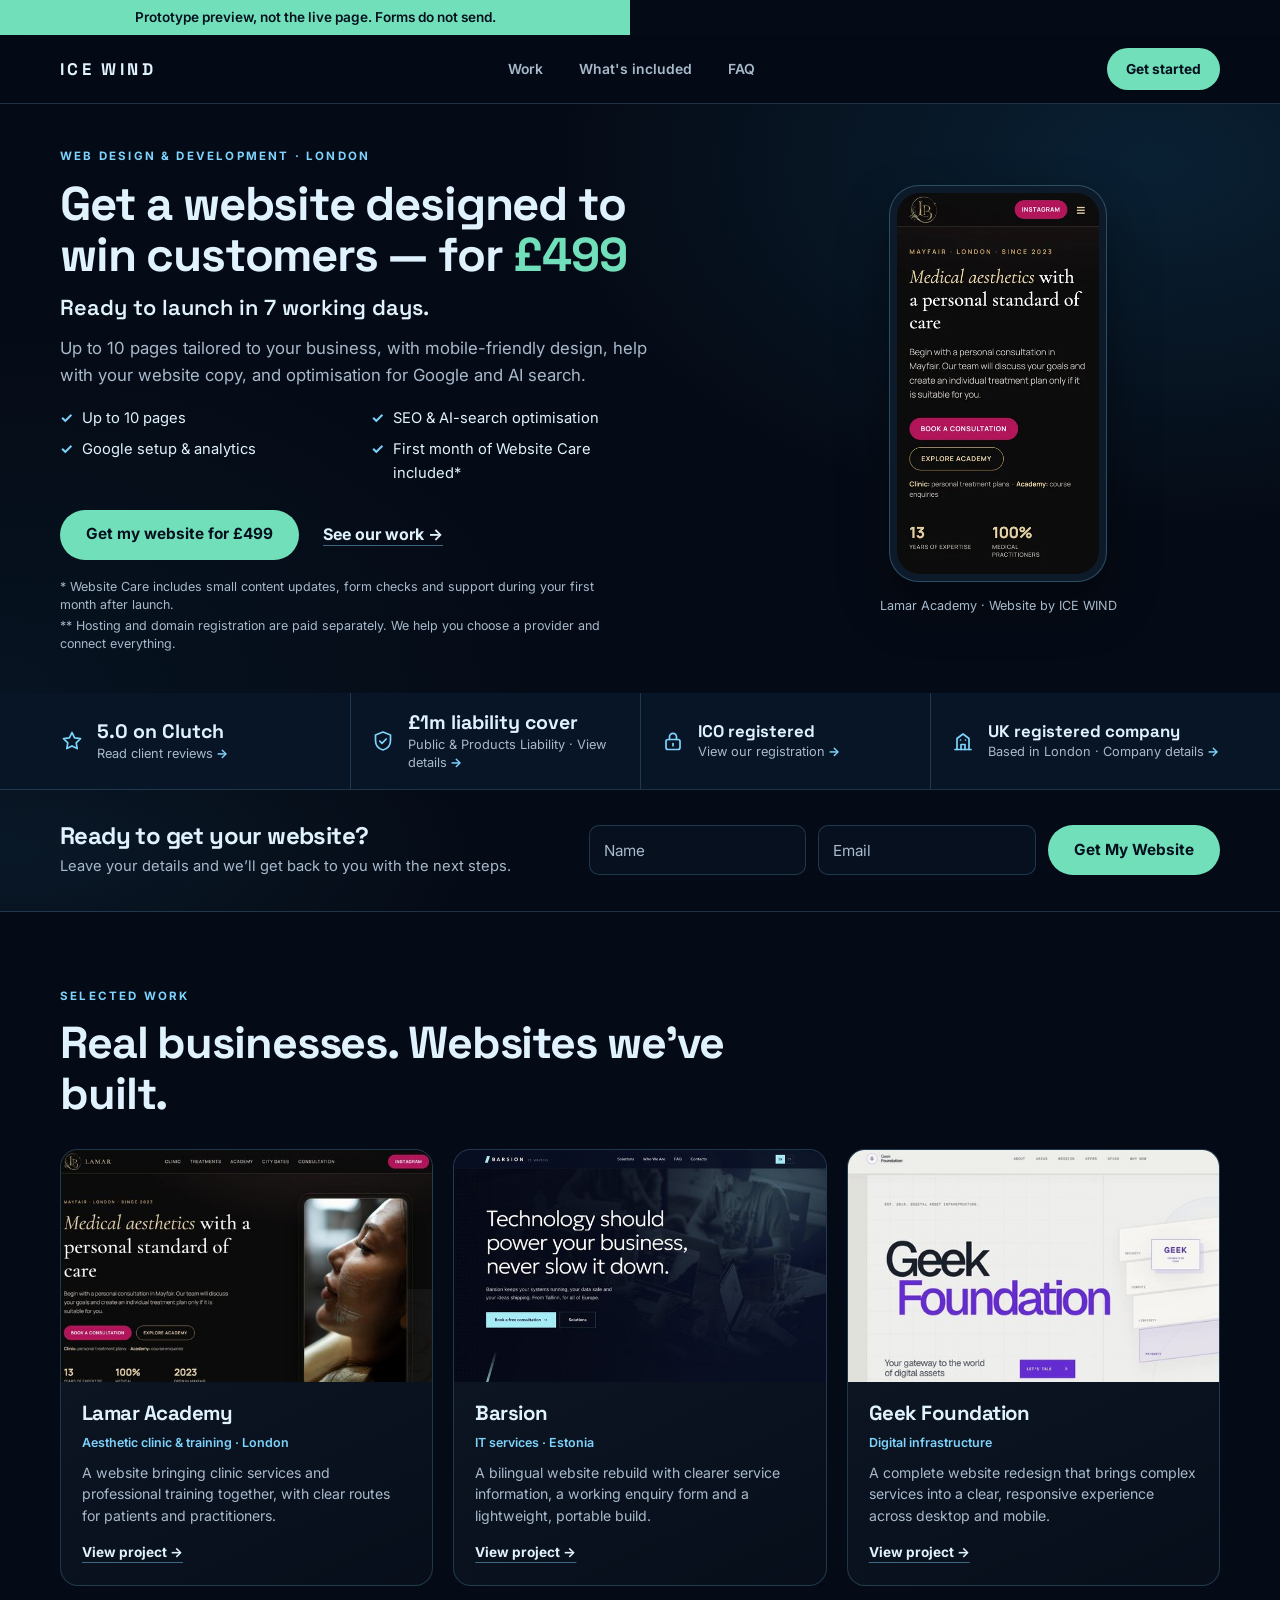
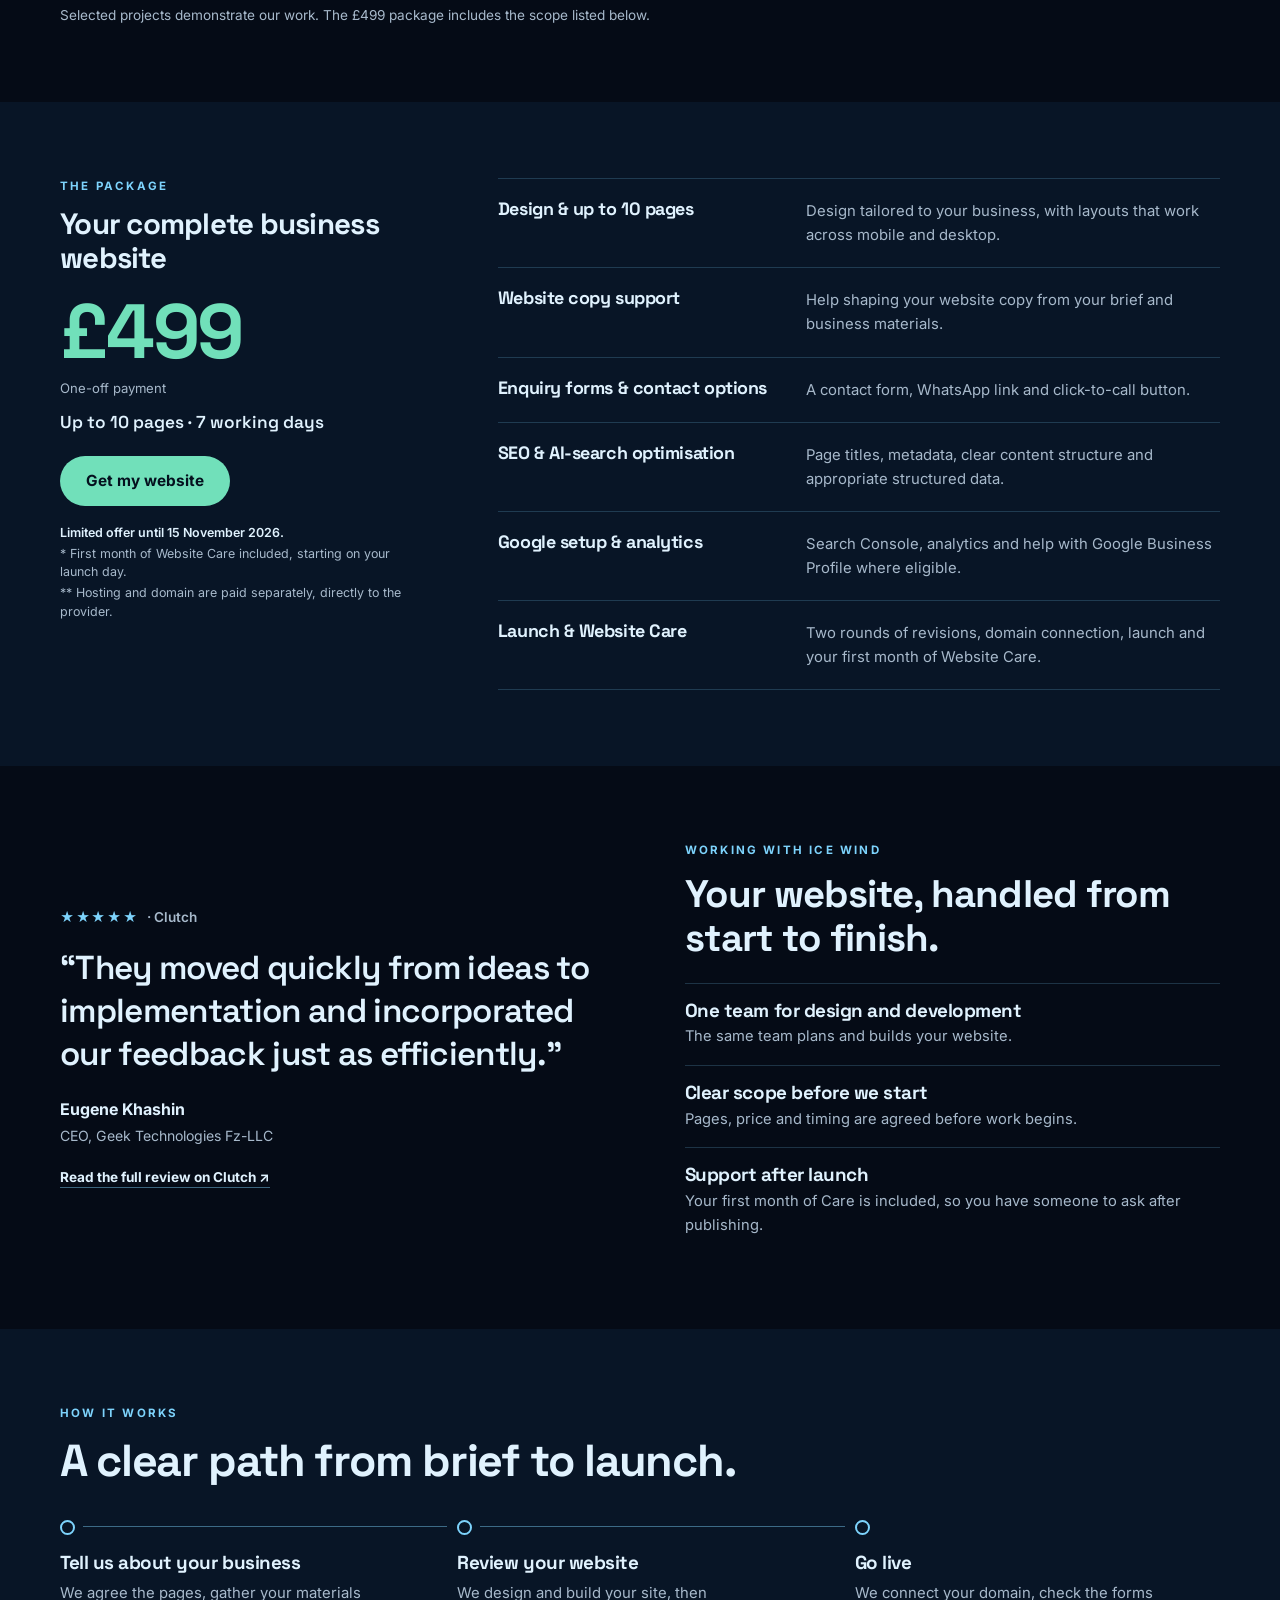
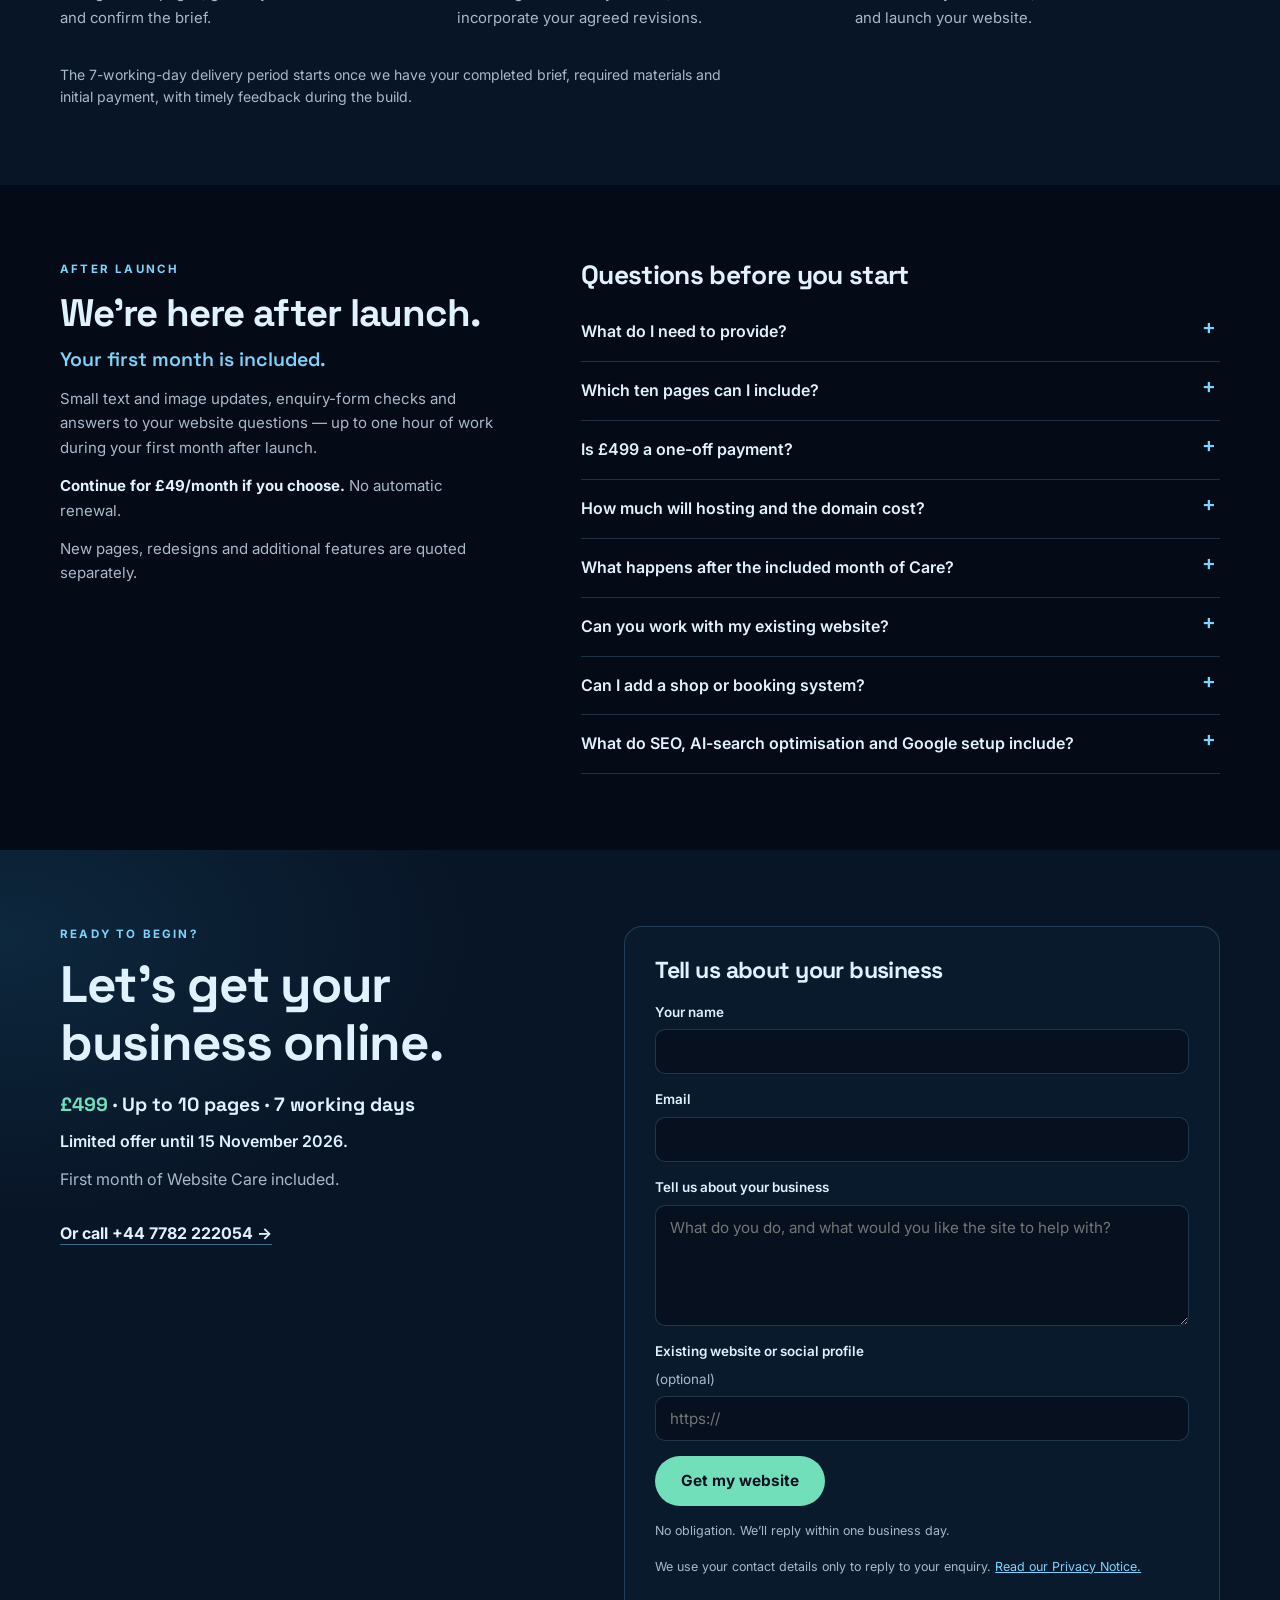
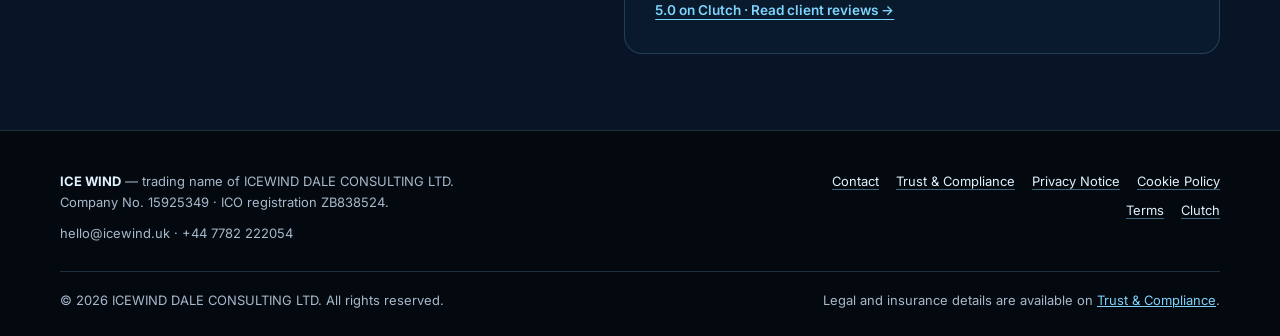
==== limitedoffer-preview/index.html @ 0974d360 "Add /limitedoffer/ inline CTA prototype preview (not production; no analytics, forms do not send) Co" ====
<!doctype html>
<html lang="en">
<head>
  <meta charset="utf-8">
  <meta name="viewport" content="width=device-width, initial-scale=1">
  <meta name="robots" content="noindex,nofollow">
  <meta name="theme-color" content="#050b16">
  <link rel="icon" href="favicon.svg" type="image/svg+xml">
  <title>Business website for £499 | ICE WIND</title>
  <meta name="description" content="A business website of up to 10 pages for £499, ready in 7 working days once your brief and materials are complete. Design, SEO &amp; AI-search optimisation and your first month of Website Care included.">
  <meta property="og:type" content="website">
  <meta property="og:site_name" content="ICE WIND">
  <meta property="og:title" content="Business website for £499 | ICE WIND">
  <meta property="og:description" content="Up to 10 pages, ready in 7 working days. Design, SEO &amp; AI-search optimisation and your first month of Website Care included.">
  <meta property="og:url" content="https://icewind.uk/limitedoffer/">
  <meta property="og:locale" content="en_GB">
  <meta property="og:image" content="https://icewind.uk/assets/og-cover.jpg">
  <meta property="og:image:width" content="1200">
  <meta property="og:image:height" content="630">
  <meta property="og:image:alt" content="ICE WIND web development studio">
  <meta name="twitter:card" content="summary_large_image">
  <meta name="twitter:title" content="Business website for £499 | ICE WIND">
  <meta name="twitter:description" content="Up to 10 pages, ready in 7 working days. Design, SEO &amp; AI-search optimisation and your first month of Website Care included.">
  <meta name="twitter:image" content="https://icewind.uk/assets/og-cover.jpg">
  <link rel="preconnect" href="https://fonts.googleapis.com">
  <link rel="preconnect" href="https://fonts.gstatic.com" crossorigin>
  <link href="https://fonts.googleapis.com/css2?family=Inter:wght@400;500;600;700&amp;family=Space+Grotesk:wght@500;600;700&amp;display=swap" rel="stylesheet">
  <link rel="stylesheet" href="assets/limitedoffer.css?v=20261012g">
  <!-- ICEWIND:ORGANIZATION-SCHEMA:START -->
<!-- ICEWIND:ORGANIZATION-SCHEMA:END -->
  </head>
<body>
  <p style="margin:0;padding:8px 16px;background:#71e0ba;color:#04101e;font:600 .85rem/1.4 Inter,sans-serif;text-align:center">Prototype preview, not the live page. Forms do not send.</p>
  <a class="skip-link" href="#main">Skip to content</a>
  <header class="offer-header">
    <div class="wrap header-row">
      <a class="brand" href="https://icewind.uk/" aria-label="ICE WIND home">ICE WIND</a>
      <nav class="header-links" aria-label="On this page"><a href="#work">Work</a><a href="#included">What's included</a><a href="#faq">FAQ</a></nav>
      <a class="button button-small" href="#enquiry">Get started</a>
    </div>
  </header>
  <main id="main">
    <section class="hero" aria-labelledby="hero-title"><div class="wrap hero-grid">
      <div class="hero-copy"><p class="eyebrow">Web design &amp; development · London</p><h1 id="hero-title">Get a website designed to win customers — for <span class="price">£499</span></h1><p class="hero-time">Ready to launch in 7 working days.</p><p class="lead">Up to 10 pages tailored to your business, with mobile-friendly design, help with your website copy, and optimisation for Google and AI search.</p>
        <ul class="hero-points"><li>Up to 10 pages</li><li>SEO &amp; AI-search optimisation</li><li>Google setup &amp; analytics</li><li>First month of Website Care included*</li></ul>
        <div class="actions"><a class="button" href="#enquiry">Get my website for £499</a><a class="text-link" href="#work">See our work <span aria-hidden="true">→</span></a></div>
        <div class="notes"><p>* Website Care includes small content updates, form checks and support during your first month after launch.</p><p>** Hosting and domain registration are paid separately. We help you choose a provider and connect everything.</p></div>
      </div>
      <figure class="hero-visual"><div class="phone"><picture><source type="image/webp" srcset="assets/work/lamar-academy/07-mobile-hero-390.webp 390w, assets/work/lamar-academy/07-mobile-hero.webp 780w" sizes="230px"><img src="assets/work/lamar-academy/07-mobile-hero-390.jpg" srcset="assets/work/lamar-academy/07-mobile-hero-390.jpg 390w, assets/work/lamar-academy/07-mobile-hero.jpg 780w" sizes="230px" width="390" height="844" alt="Mobile view of the Lamar Academy website created by ICE WIND" fetchpriority="high"></picture></div><figcaption>Lamar Academy · Website by ICE WIND</figcaption></figure>
    </div></section>

    <section class="proof" aria-label="Company facts"><div class="wrap"><ul class="proof-list">
      <li><a class="proof-item proof-key" href="https://clutch.co/profile/ice-wind" target="_blank" rel="noopener noreferrer"><svg class="proof-icon" viewBox="0 0 24 24" aria-hidden="true"><path d="M12 3.5l2.6 5.3 5.9.9-4.3 4.1 1 5.8L12 16.9l-5.2 2.7 1-5.8-4.3-4.1 5.9-.9z"/></svg><span class="proof-text"><strong>5.0 on Clutch</strong><span>Read client reviews</span></span><span class="proof-arrow" aria-hidden="true">→</span></a></li>
      <li><a class="proof-item proof-key" href="https://icewind.uk/trust/"><svg class="proof-icon" viewBox="0 0 24 24" aria-hidden="true"><path d="M12 3l7.5 3v5.5c0 4.5-3.1 8.2-7.5 9.5-4.4-1.3-7.5-5-7.5-9.5V6z"/><path d="M8.8 12.2l2.2 2.2 4.2-4.4"/></svg><span class="proof-text"><strong>£1m liability cover</strong><span>Public &amp; Products Liability · View details</span></span><span class="proof-arrow" aria-hidden="true">→</span></a></li>
      <li><a class="proof-item" href="https://ico.org.uk/ESDWebPages/Entry/ZB838524" target="_blank" rel="noopener noreferrer"><svg class="proof-icon" viewBox="0 0 24 24" aria-hidden="true"><rect x="5" y="10.5" width="14" height="10" rx="2"/><path d="M8.5 10.5V7.8a3.5 3.5 0 0 1 7 0v2.7"/><path d="M12 14.5v2.2"/></svg><span class="proof-text"><strong>ICO registered</strong><span>View our registration</span></span><span class="proof-arrow" aria-hidden="true">→</span></a></li>
      <li><a class="proof-item" href="https://find-and-update.company-information.service.gov.uk/company/15925349" target="_blank" rel="noopener noreferrer"><svg class="proof-icon" viewBox="0 0 24 24" aria-hidden="true"><path d="M4 20.5h16"/><path d="M6 20.5V9.5l6-4.5 6 4.5v11"/><path d="M10 20.5v-5h4v5"/><path d="M9.5 11h.01M14.5 11h.01"/></svg><span class="proof-text"><strong>UK registered company</strong><span>Based in London · Company details</span></span><span class="proof-arrow" aria-hidden="true">→</span></a></li>
    </ul></div></section>

    <section class="inline-cta" id="inline-cta" aria-labelledby="inline-cta-title">
      <div class="wrap inline-cta-row">
        <div class="inline-cta-copy">
          <h2 id="inline-cta-title">Ready to get your website?</h2>
          <p>Leave your details and we’ll get back to you with the next steps.</p>
        </div>
        <form class="inline-cta-form" id="inline-form" novalidate>
          <label><span class="visually-hidden">Name</span><input name="Name" type="text" placeholder="Name" autocomplete="name"></label>
          <label><span class="visually-hidden">Email</span><input name="Contact" type="email" placeholder="Email" autocomplete="email"></label>
          <button class="button" type="button">Get My Website</button>
        </form>
      </div>
    </section>

    <section class="section" id="work"><div class="wrap"><div class="section-heading"><p class="eyebrow">Selected work</p><h2>Real businesses. Websites we’ve built.</h2></div><div class="case-grid">
      <article class="case-card"><a class="case-image" href="https://icewind.uk/work/lamar-academy/" tabindex="-1" aria-hidden="true"><img src="assets/work/lamar-academy/01-lamar-hero-640.jpg" srcset="assets/work/lamar-academy/01-lamar-hero-640.jpg 640w, assets/work/lamar-academy/01-lamar-hero.jpg 1280w" sizes="(max-width: 900px) 100vw, 380px" width="1280" height="720" loading="lazy" alt="Lamar Academy website homepage"></a><div class="case-body"><h3>Lamar Academy</h3><p class="case-sector">Aesthetic clinic &amp; training · London</p><p>A website bringing clinic services and professional training together, with clear routes for patients and practitioners.</p><a class="card-link" href="https://icewind.uk/work/lamar-academy/">View project <span aria-hidden="true">→</span></a></div></article>
      <article class="case-card"><a class="case-image" href="https://icewind.uk/work/barsion/" tabindex="-1" aria-hidden="true"><img src="assets/work/barsion/01-hero-640.jpg" srcset="assets/work/barsion/01-hero-640.jpg 640w, assets/work/barsion/01-hero.jpg 1280w" sizes="(max-width: 900px) 100vw, 380px" width="1280" height="800" loading="lazy" alt="Barsion website homepage"></a><div class="case-body"><h3>Barsion</h3><p class="case-sector">IT services · Estonia</p><p>A bilingual website rebuild with clearer service information, a working enquiry form and a lightweight, portable build.</p><a class="card-link" href="https://icewind.uk/work/barsion/">View project <span aria-hidden="true">→</span></a></div></article>
      <article class="case-card"><a class="case-image case-image-left" href="https://icewind.uk/work/geek-foundation/" tabindex="-1" aria-hidden="true"><img src="assets/work/geek-foundation/01-geek-foundation-hero-640.jpg" srcset="assets/work/geek-foundation/01-geek-foundation-hero-640.jpg 640w, assets/work/geek-foundation/01-geek-foundation-hero.jpg 1440w" sizes="(max-width: 900px) 100vw, 380px" width="1440" height="720" loading="lazy" alt="Geek Foundation website homepage"></a><div class="case-body"><h3>Geek Foundation</h3><p class="case-sector">Digital infrastructure</p><p>A complete website redesign that brings complex services into a clear, responsive experience across desktop and mobile.</p><a class="card-link" href="https://icewind.uk/work/geek-foundation/">View project <span aria-hidden="true">→</span></a></div></article>
    </div><p class="section-note">Selected projects demonstrate our work. The £499 package includes the scope listed below.</p></div></section>

    <section class="section section-tint" id="included"><div class="wrap package-grid">
      <div class="package-offer"><p class="eyebrow">The package</p><h2>Your complete business website</h2><p class="package-price price">£499</p><p class="package-pay">One-off payment</p><p class="package-meta">Up to 10 pages · 7 working days</p><a class="button" href="#enquiry">Get my website</a><div class="notes"><p class="offer-deadline">Limited offer until 15 November 2026.</p><p>* First month of Website Care included, starting on your launch day.</p><p>** Hosting and domain are paid separately, directly to the provider.</p></div></div>
      <ul class="package-list">
        <li><h3>Design &amp; up to 10 pages</h3><p>Design tailored to your business, with layouts that work across mobile and desktop.</p></li>
        <li><h3>Website copy support</h3><p>Help shaping your website copy from your brief and business materials.</p></li>
        <li><h3>Enquiry forms &amp; contact options</h3><p>A contact form, WhatsApp link and click-to-call button.</p></li>
        <li><h3>SEO &amp; AI-search optimisation</h3><p>Page titles, metadata, clear content structure and appropriate structured data.</p></li>
        <li><h3>Google setup &amp; analytics</h3><p>Search Console, analytics and help with Google Business Profile where eligible.</p></li>
        <li><h3>Launch &amp; Website Care</h3><p>Two rounds of revisions, domain connection, launch and your first month of Website Care.</p></li>
      </ul>
    </div></section>

    <section class="section"><div class="wrap reasons-grid"><figure class="quote"><p class="rating"><span>★★★★★</span> · Clutch</p><blockquote>“They moved quickly from ideas to implementation and incorporated our feedback just as efficiently.”</blockquote><figcaption><strong>Eugene Khashin</strong><span>CEO, Geek Technologies Fz-LLC</span></figcaption><a class="card-link" href="https://clutch.co/go-to-review/dc8386d8-335c-4f48-851c-7d0622683ff3/485830" target="_blank" rel="noopener noreferrer">Read the full review on Clutch <span aria-hidden="true">↗</span></a></figure><div class="reasons"><p class="eyebrow">Working with ICE WIND</p><h2>Your website, handled from start to finish.</h2><div class="reason"><h3>One team for design and development</h3><p>The same team plans and builds your website.</p></div><div class="reason"><h3>Clear scope before we start</h3><p>Pages, price and timing are agreed before work begins.</p></div><div class="reason"><h3>Support after launch</h3><p>Your first month of Care is included, so you have someone to ask after publishing.</p></div></div></div></section>

    <section class="section section-tint"><div class="wrap"><div class="section-heading"><p class="eyebrow">How it works</p><h2>A clear path from brief to launch.</h2></div><ol class="timeline"><li><h3>Tell us about your business</h3><p>We agree the pages, gather your materials and confirm the brief.</p></li><li><h3>Review your website</h3><p>We design and build your site, then incorporate your agreed revisions.</p></li><li><h3>Go live</h3><p>We connect your domain, check the forms and launch your website.</p></li></ol><p class="delivery-note">The 7-working-day delivery period starts once we have your completed brief, required materials and initial payment, with timely feedback during the build.</p></div></section>

    <section class="section" id="faq"><div class="wrap faq-layout"><div class="care"><p class="eyebrow">After launch</p><h2>We’re here after launch.</h2><p class="care-accent">Your first month is included.</p><p>Small text and image updates, enquiry-form checks and answers to your website questions — up to one hour of work during your first month after launch.</p><p><strong>Continue for £49/month if you choose.</strong> No automatic renewal.</p><p>New pages, redesigns and additional features are quoted separately.</p></div><div class="faq"><h2>Questions before you start</h2><details><summary>What do I need to provide?</summary><p>A completed brief, your logo and brand materials if you have them, and the information or images you want on the site. We can help shape copy from your notes.</p></details><details><summary>Which ten pages can I include?</summary><p>We agree the page list before work begins. Home, About, Services, individual service pages, Work, Reviews, FAQ and Contact are one common mix, but yours can be different.</p></details><details><summary>Is £499 a one-off payment?</summary><p>Yes. The website package is a single payment of £499. Hosting and the domain are paid to their providers, and Website Care after the included month is optional at £49/month.</p></details><details><summary>How much will hosting and the domain cost?</summary><p>They are paid separately, directly to the provider. We will explain suitable options and their ongoing costs before you choose. Help choosing a provider, connecting your domain and launching the site are included in the package.</p></details><details><summary>What happens after the included month of Care?</summary><p>You can continue for £49/month if you choose, with no automatic renewal. New pages, redesigns and extra features are quoted separately.</p></details><details><summary>Can you work with my existing website?</summary><p>Yes. We will assess whether this fixed package fits, or whether a separate redesign quote makes more sense.</p></details><details><summary>Can I add a shop or booking system?</summary><p>A shop or custom booking system is outside this £499 package. Tell us what you need and we can quote it separately.</p></details><details><summary>What do SEO, AI-search optimisation and Google setup include?</summary><p>We set page titles and descriptions, organise content clearly, add appropriate structured data, and help connect Search Console and analytics. We can help with a Google Business Profile if your business is eligible. Search rankings and AI recommendations are never guaranteed; Google controls its own verification timetable.</p></details></div></div></section>

    <section class="section final" id="enquiry"><div class="wrap final-grid"><div><p class="eyebrow">Ready to begin?</p><h2>Let’s get your business online.</h2><p class="final-price"><span class="price">£499</span> · Up to 10 pages · 7 working days</p><p class="offer-deadline">Limited offer until 15 November 2026.</p><p>First month of Website Care included.</p><a class="text-link" href="tel:+447782222054">Or call +44 7782 222054 <span aria-hidden="true">→</span></a></div><div class="form-card"><h3>Tell us about your business</h3><p class="form-status" id="form-status" role="status" aria-live="polite" hidden></p><form id="offer-form"><input type="hidden" name="_subject" value="New ICE WIND £499 website enquiry"><input type="hidden" name="_next" value="https://icewind.uk/limitedoffer/?sent=true"><div class="honeypot" aria-hidden="true"><label for="offer-website">Leave this field empty</label><input id="offer-website" name="_honey" type="text" tabindex="-1" autocomplete="off"></div><label>Your name<input name="Name" type="text" autocomplete="name" required></label><label>Email<input name="Contact" type="email" autocomplete="email" required></label><label>Tell us about your business<textarea name="Message" rows="5" required placeholder="What do you do, and what would you like the site to help with?"></textarea></label><label>Existing website or social profile <span class="optional">(optional)</span><input name="Reference" type="text" inputmode="url" placeholder="https://"></label><button class="button" type="button">Get my website</button><p class="form-small">No obligation. We’ll reply within one business day.</p><p class="form-small">We use your contact details only to reply to your enquiry. <a href="https://icewind.uk/privacy/">Read our Privacy Notice.</a></p></form><a class="form-review" href="https://clutch.co/profile/ice-wind" target="_blank" rel="noopener noreferrer">5.0 on Clutch · Read client reviews <span aria-hidden="true">→</span></a></div></div></section>
  </main>
  <footer><div class="wrap footer-grid"><div><p><strong>ICE WIND</strong> — trading name of ICEWIND DALE CONSULTING LTD.<br>Company No. 15925349 · ICO registration ZB838524.</p><p><a href="mailto:hello@icewind.uk">hello@icewind.uk</a> · <a href="tel:+447782222054">+44 7782 222054</a></p></div><nav aria-label="Legal and company"><a href="https://icewind.uk/contact/">Contact</a><a href="https://icewind.uk/trust/">Trust &amp; Compliance</a><a href="https://icewind.uk/privacy/">Privacy Notice</a><a href="https://icewind.uk/cookies/">Cookie Policy</a><a href="https://icewind.uk/terms/">Terms</a><a href="https://clutch.co/profile/ice-wind" target="_blank" rel="noopener noreferrer">Clutch</a></nav></div><div class="wrap footer-last"><span>© 2026 ICEWIND DALE CONSULTING LTD. All rights reserved.</span><span>Legal and insurance details are available on <a href="https://icewind.uk/trust/">Trust &amp; Compliance</a>.</span></div></footer>
</body>
</html>
---- limitedoffer-preview/assets/limitedoffer.css ----
:root{--bg:#050b16;--bg-2:#081526;--panel:#0b1c30;--line:rgba(125,211,252,.2);--ice:#7dd3fc;--ice-strong:#38bdf8;--frost:#e0f2fe;--text:#dbe7f4;--muted:#a7b9cb;--mint:#71e0ba;--mint-hover:#97ecd0;--ink:#04101e}
*{box-sizing:border-box}html{scroll-behavior:smooth}body{margin:0;background:var(--bg);color:var(--text);font:400 16px/1.62 Inter,system-ui,sans-serif}img{max-width:100%;height:auto}a{color:inherit;text-decoration:none}h1,h2,h3,p,figure{margin:0}h1,h2,h3{font-family:'Space Grotesk',sans-serif;line-height:1.13;letter-spacing:-.025em}h2{font-size:clamp(2rem,3.5vw,3rem)}h3{font-size:1.18rem;color:var(--frost)}p{max-width:70ch}.wrap{width:min(1160px,calc(100% - 48px));margin-inline:auto}.skip-link{position:absolute;top:-100px;left:12px;z-index:100;background:var(--ice);color:#04101e;padding:8px 14px}.skip-link:focus{top:10px}:focus-visible{outline:3px solid var(--ice);outline-offset:3px}section{scroll-margin-top:90px}.price{color:var(--mint)}
.offer-header{position:sticky;top:0;z-index:40;background:rgba(5,11,22,.94);backdrop-filter:blur(18px);border-bottom:1px solid var(--line)}.header-row{display:flex;align-items:center;gap:24px;min-height:68px}.brand{display:flex;align-items:center;gap:9px;flex:none;color:var(--frost);font:700 1.05rem/1 'Space Grotesk',sans-serif;letter-spacing:.2em;white-space:nowrap}.brand img{display:block;width:38px;height:38px}.header-links{display:flex;align-items:center;justify-content:center;gap:clamp(16px,3vw,36px);flex:1;white-space:nowrap}.header-links a{color:var(--muted);font-size:.87rem;font-weight:600}.header-links a:hover,.text-link:hover,.card-link:hover,footer a:hover{color:var(--ice)}
.button{display:inline-flex;align-items:center;justify-content:center;gap:12px;border:0;border-radius:999px;background:var(--mint);color:var(--ink);font:700 .96rem/1.2 Inter,sans-serif;padding:15px 26px;min-height:50px;cursor:pointer;white-space:nowrap;transition:background-color .2s,transform .2s}.button:hover{background:var(--mint-hover);transform:translateY(-1px)}.button:active{transform:none}.button:focus-visible{outline:3px solid var(--frost);outline-offset:3px;background:var(--mint-hover)}.button:disabled{opacity:.68;cursor:wait;transform:none}.button-small{min-height:42px;padding:11px 19px;font-size:.86rem}
.hero{overflow:hidden;background:radial-gradient(850px 520px at 90% 10%,rgba(31,144,201,.16),transparent 70%),radial-gradient(720px 480px at 0 100%,rgba(24,116,163,.08),transparent 75%);padding:44px 0 40px}.hero-grid{display:grid;grid-template-columns:minmax(0,3fr) minmax(0,2fr);align-items:center;gap:clamp(28px,4vw,64px)}.hero-copy{min-width:0}.eyebrow{text-transform:uppercase;letter-spacing:.19em;font:700 .72rem/1.4 Inter,sans-serif;color:var(--ice);margin-bottom:14px}.hero h1{font-size:clamp(2.2rem,3.7vw,3.3rem);line-height:1.08;max-width:19ch;color:var(--frost);text-wrap:balance}.hero-time{font:600 clamp(1.15rem,1.7vw,1.4rem)/1.3 'Space Grotesk',sans-serif;color:var(--frost);margin-top:14px}.lead{font-size:1.05rem;color:var(--muted);margin-top:12px;max-width:56ch}.hero-points{display:grid;grid-template-columns:1fr 1fr;gap:7px 22px;list-style:none;margin:18px 0 0;padding:0;font-size:.92rem;color:var(--frost);max-width:600px}.hero-points li{display:flex;gap:9px;align-items:flex-start}.hero-points li:before{content:'✓';color:var(--ice);font-weight:700}.actions{display:flex;align-items:center;flex-wrap:wrap;gap:24px;margin-top:24px}.text-link,.card-link{font-weight:700;color:var(--frost);text-decoration:underline;text-decoration-color:rgba(125,211,252,.45);text-underline-offset:5px}.notes{display:grid;gap:3px;margin-top:18px;color:var(--muted);font-size:.78rem;line-height:1.45}.hero-visual{min-width:0;justify-self:center;text-align:center}.phone{width:clamp(190px,17vw,230px);margin-inline:auto;padding:7px;background:#0d1a2a;border:1px solid rgba(125,211,252,.28);border-radius:30px;box-shadow:0 24px 50px rgba(0,0,0,.42)}.phone img{display:block;width:100%;aspect-ratio:390/738;object-fit:cover;object-position:top;border-radius:23px}.hero-visual figcaption{color:var(--muted);font-size:.79rem;margin-top:14px}
.proof{background:var(--bg-2)}.proof-list{list-style:none;margin:0;padding:0;display:grid;grid-template-columns:repeat(4,minmax(0,1fr))}.proof-list li{min-width:0}.proof-list li+li{border-left:1px solid var(--line)}.proof-item{display:grid;grid-template-columns:auto minmax(0,1fr) auto;align-items:center;gap:13px;height:100%;padding:18px 20px}.proof-list li:first-child .proof-item{padding-left:0}.proof-list li:last-child .proof-item{padding-right:0}.proof-icon{width:24px;height:24px;fill:none;stroke:var(--ice);stroke-width:1.7;stroke-linecap:round;stroke-linejoin:round}.proof-text{display:grid;gap:2px;min-width:0}.proof-text strong{font:700 1.05rem/1.2 'Space Grotesk',sans-serif;color:var(--frost);text-wrap:balance}.proof-key .proof-text strong{font-size:1.22rem}.proof-text span{font-size:.8rem;line-height:1.35;color:var(--muted)}.proof-text span:after{content:' →';color:var(--ice);font-weight:700}.proof-arrow{display:none;color:var(--ice);font-weight:700;transition:transform .2s}.proof-item{grid-template-columns:auto minmax(0,1fr)}.proof-item:hover strong{color:var(--ice)}.proof-item:hover .proof-arrow{transform:translateX(3px)}
.section{padding:76px 0}.section-tint{background:var(--bg-2)}.section-heading{margin-bottom:30px;max-width:780px}.section-heading h2{color:var(--frost)}.section-note{margin-top:18px;font-size:.85rem;color:var(--muted)}.case-grid{display:grid;grid-template-columns:repeat(3,minmax(0,1fr));gap:20px}.case-card,.form-card{border:1px solid var(--line);border-radius:18px;background:linear-gradient(155deg,rgba(148,199,255,.07),rgba(148,199,255,.025))}.case-card{overflow:hidden;display:flex;flex-direction:column}.case-image{display:block;overflow:hidden;background:#132940}.case-image img{display:block;width:100%;aspect-ratio:16/10;object-fit:cover;object-position:center top;transition:transform .35s}.case-image-left img{object-position:left top}.case-card:hover .case-image img{transform:scale(1.025)}.case-body{display:flex;flex-direction:column;align-items:flex-start;gap:8px;padding:20px 21px 22px;flex:1}.case-body h3{font-size:1.28rem}.case-sector{font-size:.78rem;color:var(--ice);font-weight:600}.case-body>p:not(.case-sector){font-size:.88rem;color:var(--muted);line-height:1.55}.card-link{font-size:.85rem;margin-top:auto;padding-top:6px}
.package-grid{display:grid;grid-template-columns:minmax(0,1fr) minmax(0,2fr);gap:clamp(36px,6vw,88px);align-items:start}.package-offer{position:sticky;top:96px}.package-offer h2{font-size:clamp(1.55rem,2.3vw,2rem);color:var(--frost)}.package-price{font:700 clamp(3.6rem,6vw,4.8rem)/1 'Space Grotesk',sans-serif;letter-spacing:-.035em;margin-top:18px}.offer-deadline{color:var(--frost)!important;font-weight:600}.package-pay{font-size:.82rem;color:var(--muted);margin-top:8px}.package-meta{font:600 1.08rem/1.35 'Space Grotesk',sans-serif;color:var(--frost);margin-top:12px}.package-offer .button{margin-top:22px}.package-list{list-style:none;margin:0;padding:0;border-top:1px solid var(--line)}.package-list li{display:grid;grid-template-columns:minmax(0,.8fr) minmax(0,1.2fr);gap:6px 32px;padding:20px 0;border-bottom:1px solid var(--line)}.package-list h3{font-size:1.12rem}.package-list p{font-size:.93rem;color:var(--muted)}
.reasons-grid{display:grid;grid-template-columns:minmax(0,1fr) minmax(0,1fr);gap:clamp(40px,7vw,96px);align-items:center}.rating{color:var(--muted);font-size:.85rem;font-weight:600}.rating span{color:var(--ice);letter-spacing:.12em;margin-right:6px}.quote blockquote{font:600 clamp(1.5rem,2.6vw,2.15rem)/1.3 'Space Grotesk',sans-serif;letter-spacing:-.02em;color:var(--frost);margin:18px 0 22px}.quote figcaption{display:grid;gap:2px;font-size:.88rem;color:var(--muted);margin-bottom:16px}.quote figcaption strong{color:var(--frost);font-size:1rem}.reasons h2{font-size:clamp(1.8rem,3vw,2.5rem);color:var(--frost);margin-bottom:24px}.reason{padding:16px 0;border-top:1px solid var(--line)}.reason h3{margin-bottom:4px}.reason p{color:var(--muted);font-size:.92rem}
.timeline{list-style:none;margin:0;padding:0;display:grid;grid-template-columns:repeat(3,minmax(0,1fr));gap:32px}.timeline li{position:relative;padding-top:36px}.timeline li:before{content:'';position:absolute;top:4px;left:0;width:11px;height:11px;border-radius:50%;background:var(--bg-2);border:2px solid var(--ice)}.timeline li:not(:last-child):after{content:'';position:absolute;top:10px;left:23px;right:-22px;height:1px;background:rgba(125,211,252,.45)}.timeline h3{margin-bottom:8px}.timeline p{font-size:.93rem;color:var(--muted);max-width:34ch}.delivery-note{margin-top:34px;font-size:.88rem;color:var(--muted);max-width:76ch}
.faq-layout{display:grid;grid-template-columns:minmax(0,.82fr) minmax(0,1.18fr);gap:clamp(40px,6vw,80px);align-items:start}.care h2{font-size:clamp(1.9rem,3vw,2.5rem);color:var(--frost)}.care-accent{font:600 1.22rem/1.35 'Space Grotesk',sans-serif;color:var(--ice);margin-top:12px}.care p:not(.eyebrow):not(.care-accent){margin-top:14px;color:var(--muted);font-size:.94rem}.care strong{color:var(--frost)}.faq h2{font-size:1.65rem;color:var(--frost);margin-bottom:12px}.faq details{border-bottom:1px solid var(--line)}.faq summary{cursor:pointer;list-style:none;position:relative;padding:16px 32px 16px 0;font-weight:600;color:var(--frost)}.faq summary::-webkit-details-marker{display:none}.faq summary:after{content:'+';position:absolute;right:4px;top:14px;color:var(--ice);font-size:1.3rem;line-height:1}.faq details[open] summary:after{content:'−'}.faq details p{padding:0 25px 18px 0;font-size:.9rem;color:var(--muted)}
.final{background:radial-gradient(680px 400px at 0 10%,rgba(56,189,248,.11),transparent 70%),var(--bg-2)}.final-grid{display:grid;grid-template-columns:minmax(0,.9fr) minmax(0,1.1fr);gap:clamp(34px,6vw,90px);align-items:start}.final h2{font-size:clamp(2.3rem,4vw,3.4rem);color:var(--frost);margin-bottom:20px}.final-grid>div:first-child>p:not(.eyebrow){color:var(--muted);margin-bottom:12px}.final-grid .final-price{font:700 1.2rem 'Space Grotesk',sans-serif;color:var(--frost)!important}.final-grid .text-link{display:inline-block;margin-top:16px}.form-card{padding:30px;background:#0a1a2d}.form-card h3{font-size:1.45rem;margin-bottom:18px}.form-card form{display:grid;gap:15px}.form-card label{display:grid;gap:6px;color:var(--frost);font-size:.84rem;font-weight:600}.form-card input,.form-card textarea{width:100%;min-width:0;border:1px solid var(--line);border-radius:10px;padding:12px 14px;background:#06101f;color:var(--text);font:400 .95rem Inter,sans-serif}.form-card textarea{resize:vertical;min-height:118px}.form-card input:focus,.form-card textarea:focus{outline:2px solid var(--ice);outline-offset:1px}.optional{font-weight:400;color:var(--muted)}.form-card .button{justify-self:start}.form-small{font-size:.78rem;color:var(--muted)}.form-small a{color:var(--ice);text-decoration:underline}.form-status{padding:12px;border:1px solid var(--ice);border-radius:10px;margin:0 0 16px;color:var(--frost)}.form-status[hidden]{display:none}.form-review{display:inline-block;margin-top:22px;color:var(--ice);font-size:.85rem;font-weight:600;text-decoration:underline;text-underline-offset:4px}.honeypot{position:absolute;left:-10000px;width:1px;height:1px;overflow:hidden}
.inline-cta{background:radial-gradient(680px 260px at 0 50%,rgba(56,189,248,.08),transparent 70%),var(--bg);border-top:1px solid var(--line);border-bottom:1px solid var(--line);padding:32px 0}.inline-cta-row{display:flex;align-items:center;justify-content:space-between;gap:32px}.inline-cta-copy{min-width:0}.inline-cta h2{font-size:clamp(1.35rem,1.9vw,1.5rem);color:var(--frost)}.inline-cta-copy p{margin-top:6px;font-size:.92rem;color:var(--muted)}.inline-cta-form{display:flex;align-items:center;gap:12px;flex:none}.inline-cta-form label{display:block;width:clamp(200px,17vw,240px)}.inline-cta-form input{display:block;width:100%;min-width:0;height:50px;border:1px solid var(--line);border-radius:10px;padding:0 14px;background:#06101f;color:var(--text);font:400 .95rem Inter,sans-serif}.inline-cta-form input::placeholder{color:var(--muted);opacity:1}.inline-cta-form input:focus{outline:2px solid var(--ice);outline-offset:1px}.visually-hidden{position:absolute!important;width:1px;height:1px;padding:0;margin:-1px;overflow:hidden;clip:rect(0,0,0,0);white-space:nowrap;border:0}
footer{border-top:1px solid var(--line);background:#040910;padding:40px 0 25px;color:var(--muted);font-size:.81rem}.footer-grid{display:flex;justify-content:space-between;gap:28px;flex-wrap:wrap}.footer-grid p+p{margin-top:10px}.footer-grid strong{color:var(--frost)}.footer-grid nav{display:flex;flex-wrap:wrap;align-content:start;justify-content:flex-end;gap:8px 17px;max-width:440px}.footer-grid nav a,footer-grid p a{color:var(--frost);text-decoration:underline;text-decoration-color:rgba(125,211,252,.45);text-underline-offset:3px}.footer-last{display:flex;justify-content:space-between;flex-wrap:wrap;gap:8px 20px;border-top:1px solid var(--line);margin-top:27px;padding-top:18px}.footer-last a{color:var(--ice);text-decoration:underline}
@media(max-width:1020px){.proof-item{padding:16px 12px;gap:10px}.proof-text strong{font-size:.98rem}.proof-key .proof-text strong{font-size:1.12rem}.proof-text span{font-size:.76rem}}
@media(max-width:900px){.hero-grid,.reasons-grid,.faq-layout,.final-grid,.package-grid{grid-template-columns:1fr}.hero-grid{gap:34px}.hero h1{max-width:20ch}.package-offer{position:static}.case-grid{grid-template-columns:1fr;gap:16px}.case-card{display:grid;grid-template-columns:minmax(0,1fr) minmax(0,1.1fr);align-items:center}.case-body{padding:18px 20px}.faq-layout{gap:34px}.proof-list{grid-template-columns:1fr 1fr}.proof-list li:nth-child(3){border-left:0}.proof-list li:nth-child(n+3){border-top:1px solid var(--line)}.proof-list li .proof-item,.proof-list li:first-child .proof-item,.proof-list li:last-child .proof-item{padding:16px 14px}.inline-cta{padding:30px 0}.inline-cta-row{flex-direction:column;align-items:stretch;gap:18px}.inline-cta-form{flex:1 1 auto}.inline-cta-form label{flex:1 1 0;width:auto;min-width:0}}
@media(max-width:700px){.wrap{width:min(100% - 32px,1160px)}.header-row{gap:10px;min-height:62px}.brand{font-size:.89rem;letter-spacing:.1em}.brand img{width:32px;height:32px}.header-links{display:none}.header-row>.button{margin-left:auto}.hero{padding:32px 0 36px}.hero h1{font-size:clamp(1.95rem,8.4vw,2.6rem)}.hero-time{font-size:1.15rem}.lead{font-size:1rem}.hero-points{grid-template-columns:1fr;font-size:.95rem}.phone{width:180px;border-radius:26px}.phone img{aspect-ratio:390/600;border-radius:19px}
.proof{padding:4px 0}.proof-list{grid-template-columns:1fr}.proof-list li+li{border-left:0;border-top:1px solid var(--line)}.proof-list li:nth-child(n+3){border-top:1px solid var(--line)}.proof-list li .proof-item,.proof-list li:first-child .proof-item,.proof-list li:last-child .proof-item{padding:16px 0;gap:16px}.proof-icon{width:26px;height:26px}.proof-item{grid-template-columns:auto minmax(0,1fr) auto}.proof-text strong{font-size:1.25rem}.proof-key .proof-text strong{font-size:1.375rem}.proof-text span{font-size:.94rem}.proof-text span:after{content:none}.proof-arrow{display:block;font-size:1.2rem}
.section{padding:60px 0}.case-card{display:flex}.case-body{padding:18px 18px 20px}.package-list li{grid-template-columns:1fr;padding:18px 0}.timeline{grid-template-columns:1fr;gap:0}.timeline li{padding:0 0 28px 34px}.timeline li:last-child{padding-bottom:0}.timeline li:before{top:5px}.timeline li:not(:last-child):after{top:22px;bottom:2px;left:6px;right:auto;width:1px;height:auto}.delivery-note{margin-top:28px}.footer-grid nav{justify-content:flex-start}.inline-cta{padding:28px 0}.inline-cta-form{flex-direction:column;align-items:stretch;gap:10px}.inline-cta-form label{flex:none;width:100%}.inline-cta-form .button{width:100%}}
@media(max-width:520px){.actions{gap:18px}.actions .button{width:100%}.form-card{padding:23px}.footer-last{display:grid}.button-small{padding-inline:14px}}
@media(max-width:360px){.brand img{display:none}.brand{font-size:.79rem}.header-row>.button{font-size:.78rem;padding-inline:12px}.actions .button{white-space:normal}}
@media(prefers-reduced-motion:reduce){html{scroll-behavior:auto}.button,.case-image img,.proof-arrow{transition:none}}
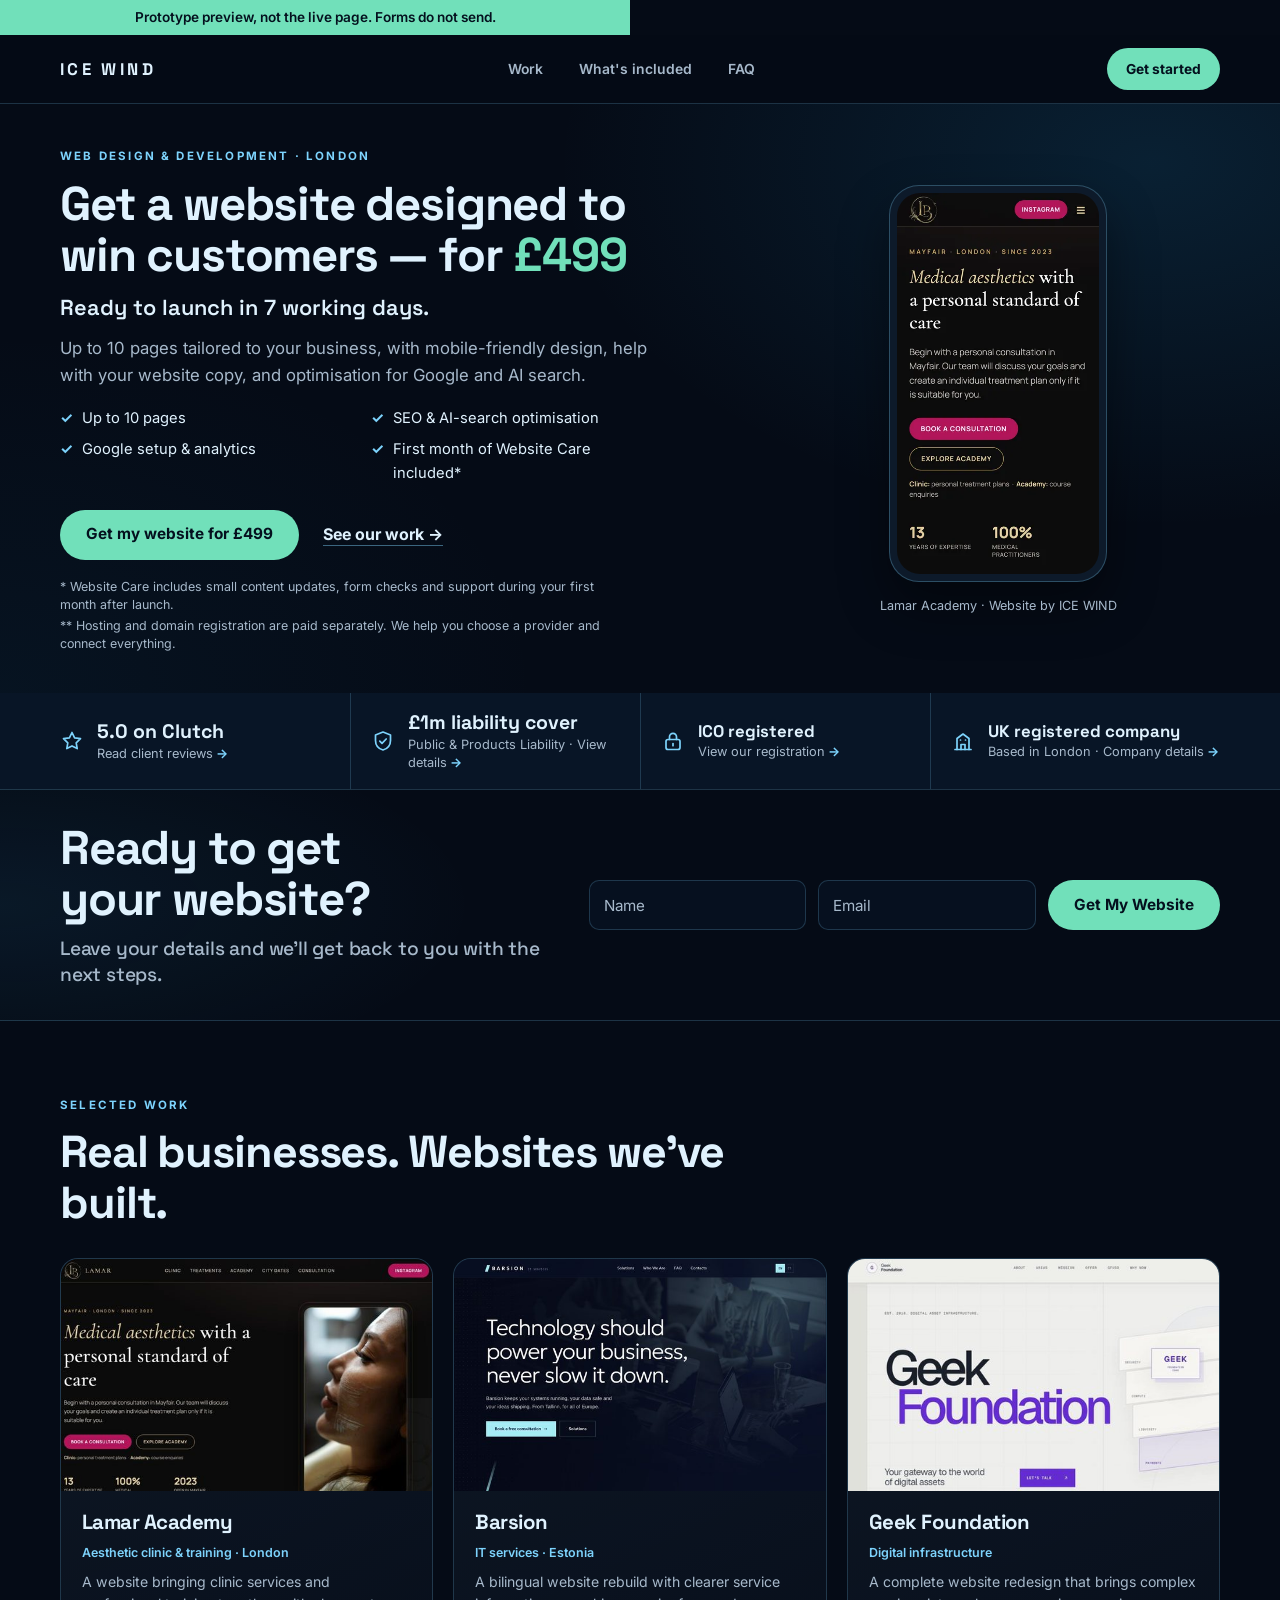
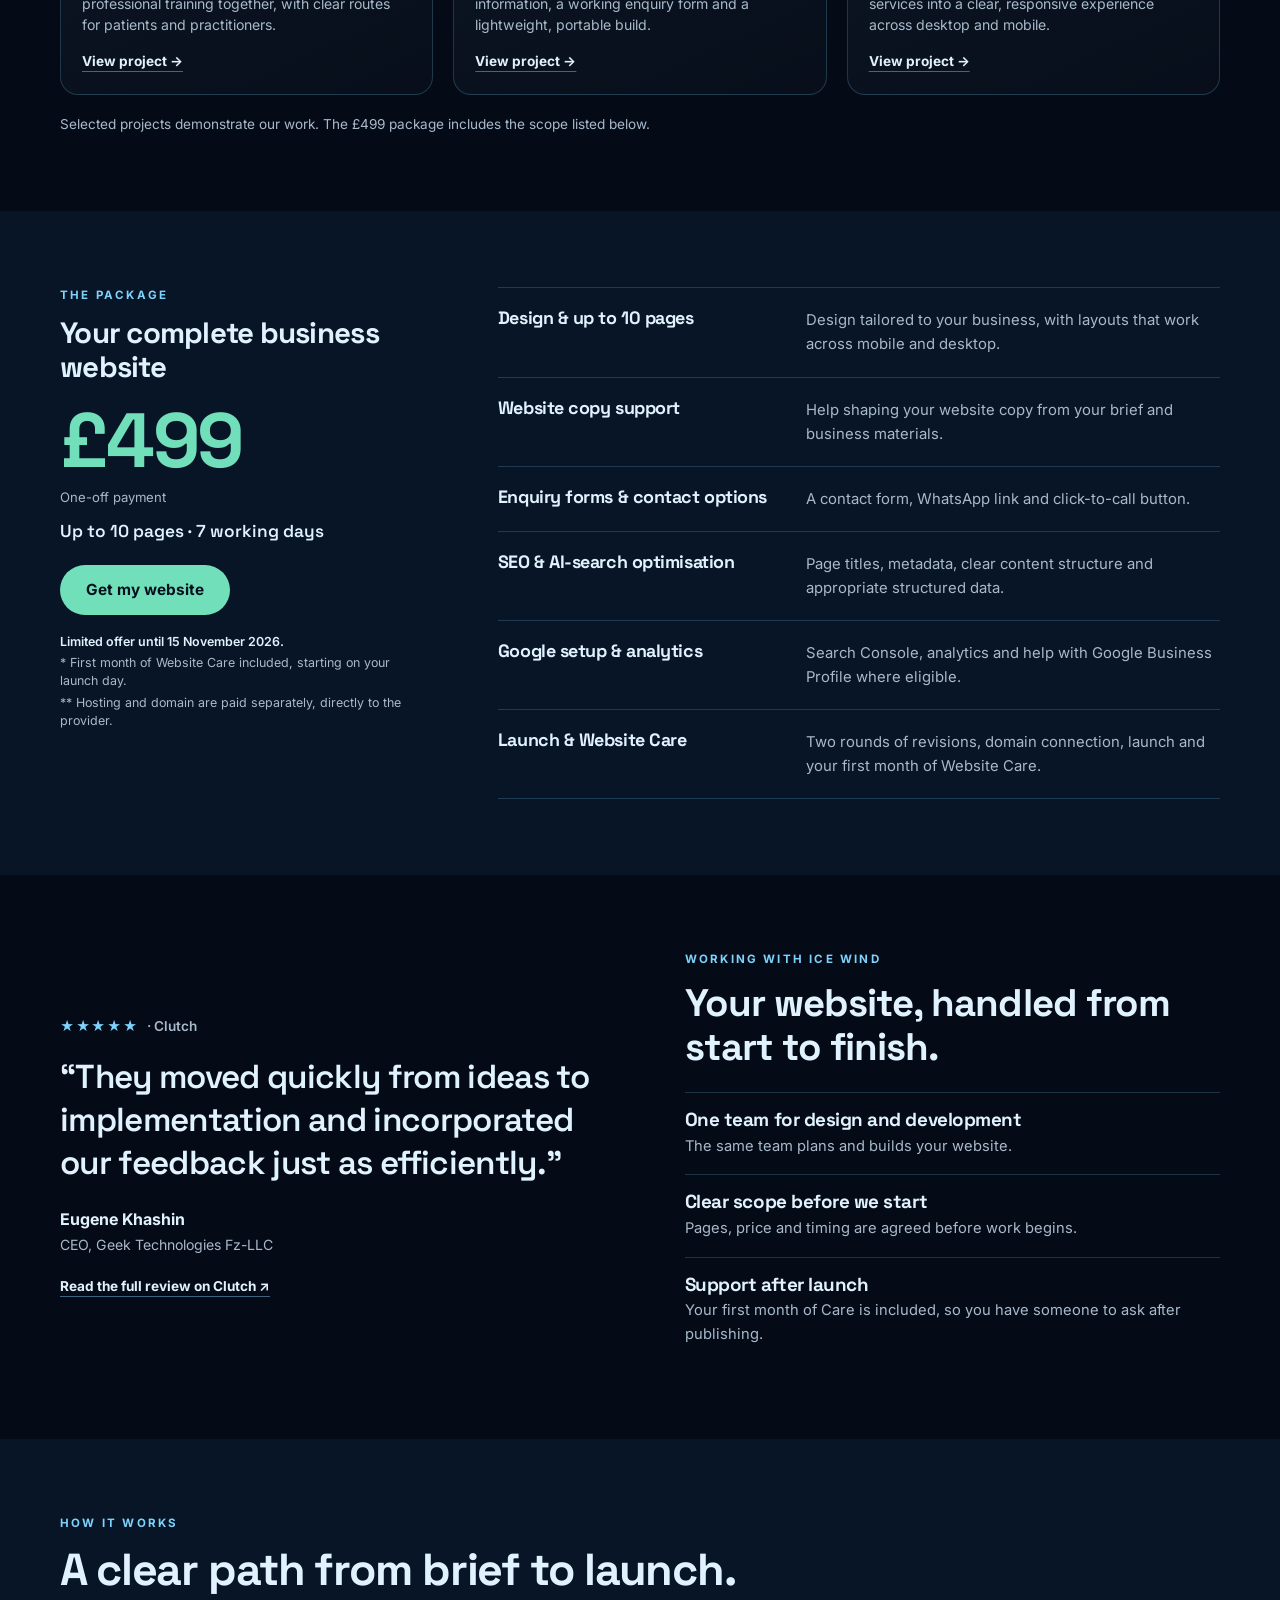
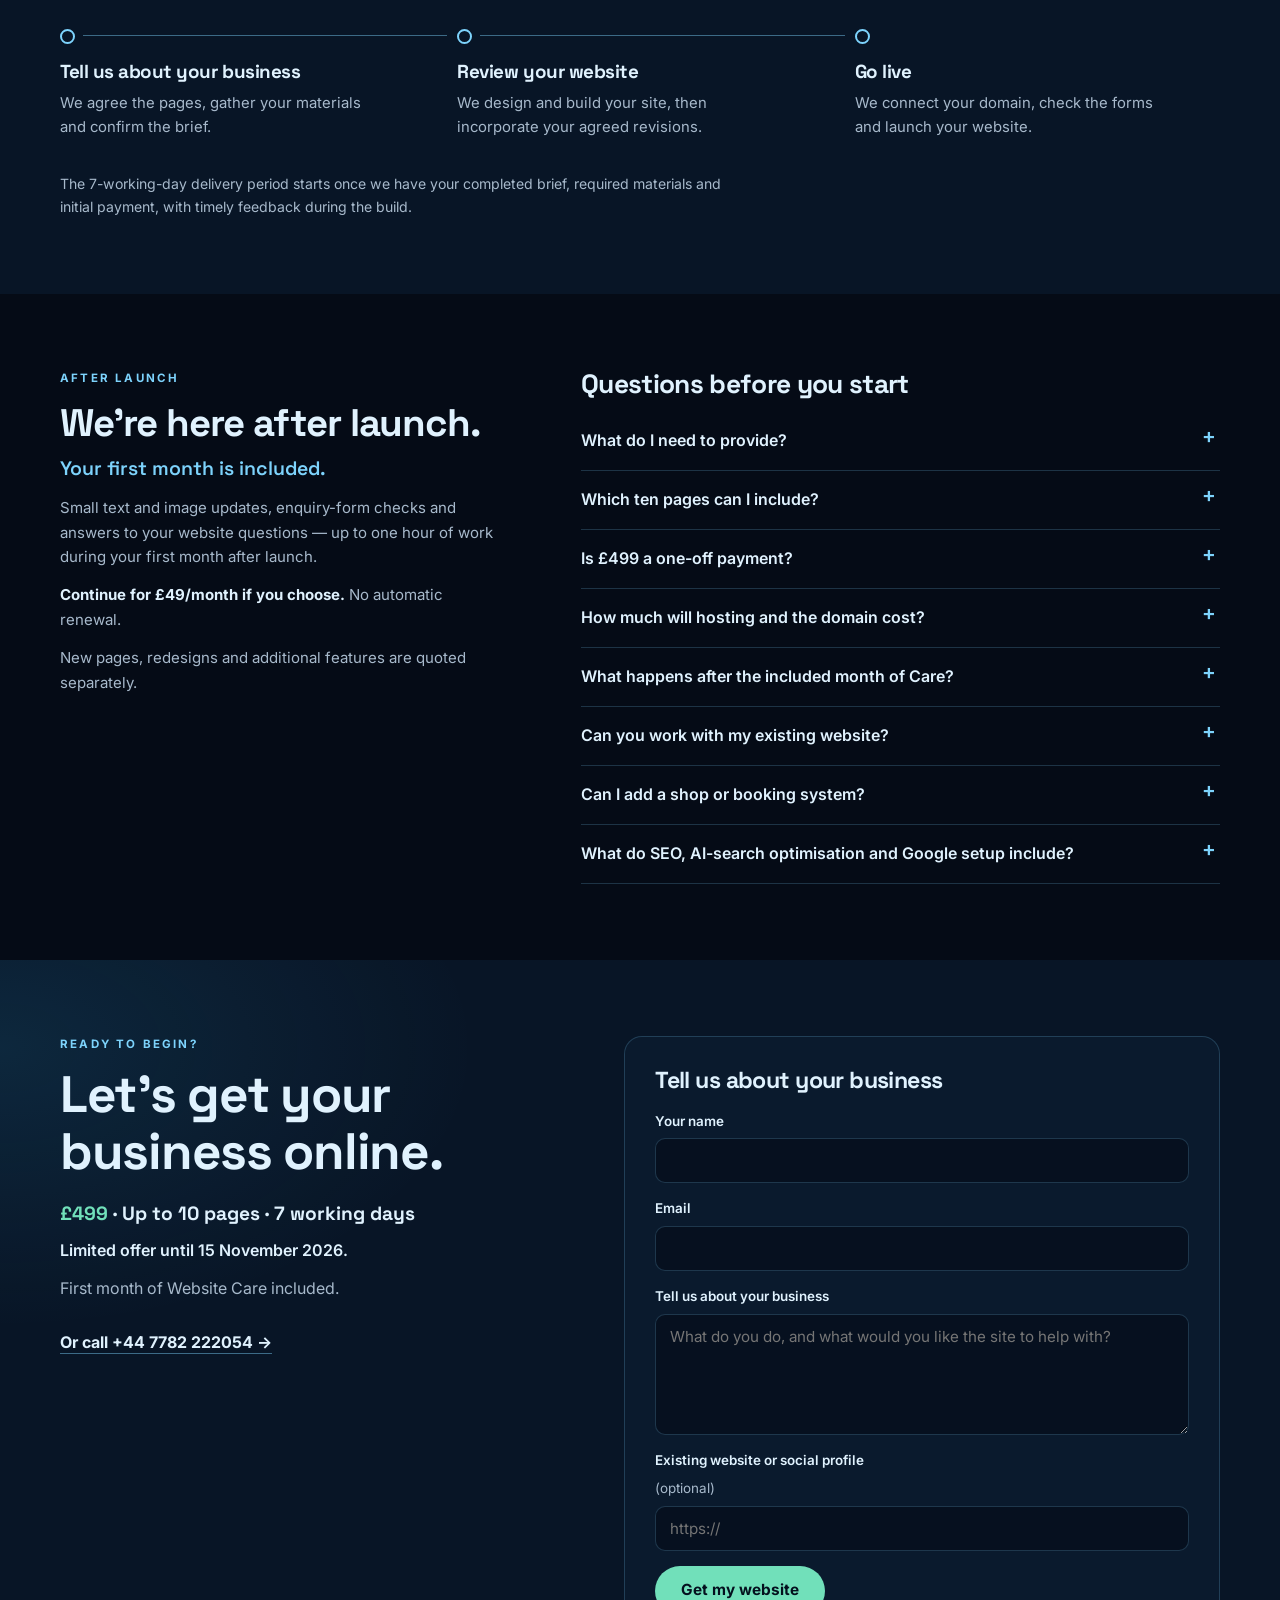
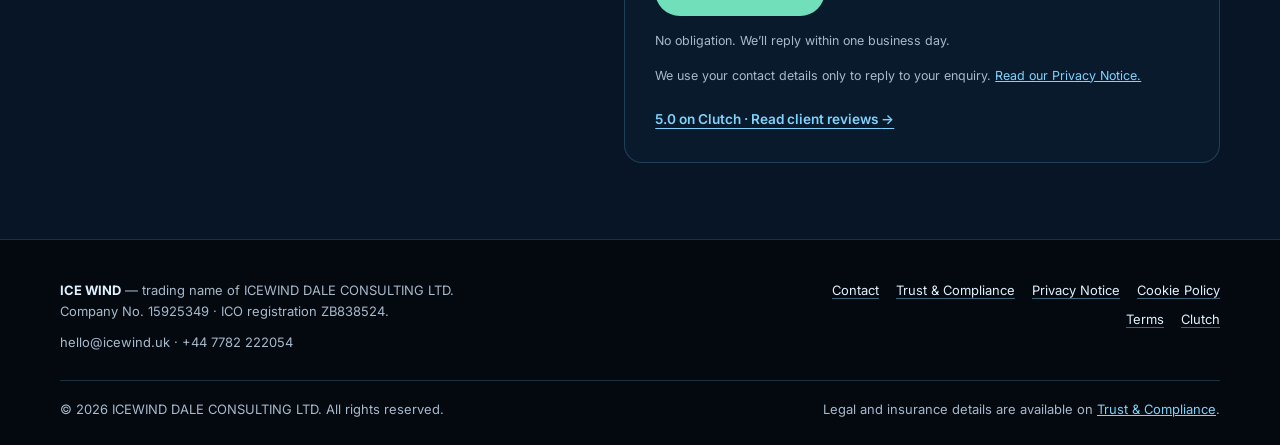
==== commit ac0e6936: "Preview: inline CTA heading and line in hero typography Co-Authored-By: Claude Opus 5.5 <noreply@ant" ====
--- a/limitedoffer-preview/index.html
+++ b/limitedoffer-preview/index.html
@@ -25,7 +25,7 @@
   <link rel="preconnect" href="https://fonts.googleapis.com">
   <link rel="preconnect" href="https://fonts.gstatic.com" crossorigin>
   <link href="https://fonts.googleapis.com/css2?family=Inter:wght@400;500;600;700&amp;family=Space+Grotesk:wght@500;600;700&amp;display=swap" rel="stylesheet">
-  <link rel="stylesheet" href="assets/limitedoffer.css?v=20261012g">
+  <link rel="stylesheet" href="assets/limitedoffer.css?v=p2">
   <!-- ICEWIND:ORGANIZATION-SCHEMA:START -->
 <!-- ICEWIND:ORGANIZATION-SCHEMA:END -->
   </head>
--- a/limitedoffer-preview/assets/limitedoffer.css
+++ b/limitedoffer-preview/assets/limitedoffer.css
@@ -10,13 +10,13 @@
 .timeline{list-style:none;margin:0;padding:0;display:grid;grid-template-columns:repeat(3,minmax(0,1fr));gap:32px}.timeline li{position:relative;padding-top:36px}.timeline li:before{content:'';position:absolute;top:4px;left:0;width:11px;height:11px;border-radius:50%;background:var(--bg-2);border:2px solid var(--ice)}.timeline li:not(:last-child):after{content:'';position:absolute;top:10px;left:23px;right:-22px;height:1px;background:rgba(125,211,252,.45)}.timeline h3{margin-bottom:8px}.timeline p{font-size:.93rem;color:var(--muted);max-width:34ch}.delivery-note{margin-top:34px;font-size:.88rem;color:var(--muted);max-width:76ch}
 .faq-layout{display:grid;grid-template-columns:minmax(0,.82fr) minmax(0,1.18fr);gap:clamp(40px,6vw,80px);align-items:start}.care h2{font-size:clamp(1.9rem,3vw,2.5rem);color:var(--frost)}.care-accent{font:600 1.22rem/1.35 'Space Grotesk',sans-serif;color:var(--ice);margin-top:12px}.care p:not(.eyebrow):not(.care-accent){margin-top:14px;color:var(--muted);font-size:.94rem}.care strong{color:var(--frost)}.faq h2{font-size:1.65rem;color:var(--frost);margin-bottom:12px}.faq details{border-bottom:1px solid var(--line)}.faq summary{cursor:pointer;list-style:none;position:relative;padding:16px 32px 16px 0;font-weight:600;color:var(--frost)}.faq summary::-webkit-details-marker{display:none}.faq summary:after{content:'+';position:absolute;right:4px;top:14px;color:var(--ice);font-size:1.3rem;line-height:1}.faq details[open] summary:after{content:'−'}.faq details p{padding:0 25px 18px 0;font-size:.9rem;color:var(--muted)}
 .final{background:radial-gradient(680px 400px at 0 10%,rgba(56,189,248,.11),transparent 70%),var(--bg-2)}.final-grid{display:grid;grid-template-columns:minmax(0,.9fr) minmax(0,1.1fr);gap:clamp(34px,6vw,90px);align-items:start}.final h2{font-size:clamp(2.3rem,4vw,3.4rem);color:var(--frost);margin-bottom:20px}.final-grid>div:first-child>p:not(.eyebrow){color:var(--muted);margin-bottom:12px}.final-grid .final-price{font:700 1.2rem 'Space Grotesk',sans-serif;color:var(--frost)!important}.final-grid .text-link{display:inline-block;margin-top:16px}.form-card{padding:30px;background:#0a1a2d}.form-card h3{font-size:1.45rem;margin-bottom:18px}.form-card form{display:grid;gap:15px}.form-card label{display:grid;gap:6px;color:var(--frost);font-size:.84rem;font-weight:600}.form-card input,.form-card textarea{width:100%;min-width:0;border:1px solid var(--line);border-radius:10px;padding:12px 14px;background:#06101f;color:var(--text);font:400 .95rem Inter,sans-serif}.form-card textarea{resize:vertical;min-height:118px}.form-card input:focus,.form-card textarea:focus{outline:2px solid var(--ice);outline-offset:1px}.optional{font-weight:400;color:var(--muted)}.form-card .button{justify-self:start}.form-small{font-size:.78rem;color:var(--muted)}.form-small a{color:var(--ice);text-decoration:underline}.form-status{padding:12px;border:1px solid var(--ice);border-radius:10px;margin:0 0 16px;color:var(--frost)}.form-status[hidden]{display:none}.form-review{display:inline-block;margin-top:22px;color:var(--ice);font-size:.85rem;font-weight:600;text-decoration:underline;text-underline-offset:4px}.honeypot{position:absolute;left:-10000px;width:1px;height:1px;overflow:hidden}
-.inline-cta{background:radial-gradient(680px 260px at 0 50%,rgba(56,189,248,.08),transparent 70%),var(--bg);border-top:1px solid var(--line);border-bottom:1px solid var(--line);padding:32px 0}.inline-cta-row{display:flex;align-items:center;justify-content:space-between;gap:32px}.inline-cta-copy{min-width:0}.inline-cta h2{font-size:clamp(1.35rem,1.9vw,1.5rem);color:var(--frost)}.inline-cta-copy p{margin-top:6px;font-size:.92rem;color:var(--muted)}.inline-cta-form{display:flex;align-items:center;gap:12px;flex:none}.inline-cta-form label{display:block;width:clamp(200px,17vw,240px)}.inline-cta-form input{display:block;width:100%;min-width:0;height:50px;border:1px solid var(--line);border-radius:10px;padding:0 14px;background:#06101f;color:var(--text);font:400 .95rem Inter,sans-serif}.inline-cta-form input::placeholder{color:var(--muted);opacity:1}.inline-cta-form input:focus{outline:2px solid var(--ice);outline-offset:1px}.visually-hidden{position:absolute!important;width:1px;height:1px;padding:0;margin:-1px;overflow:hidden;clip:rect(0,0,0,0);white-space:nowrap;border:0}
+.inline-cta{background:radial-gradient(680px 260px at 0 50%,rgba(56,189,248,.08),transparent 70%),var(--bg);border-top:1px solid var(--line);border-bottom:1px solid var(--line);padding:32px 0}.inline-cta-row{display:flex;align-items:center;justify-content:space-between;gap:32px}.inline-cta-copy{min-width:0}.inline-cta h2{font-size:clamp(2.2rem,3.7vw,3.3rem);line-height:1.08;color:var(--frost);text-wrap:balance}.inline-cta-copy p{margin-top:12px;font:500 clamp(1.1rem,1.5vw,1.3rem)/1.35 'Space Grotesk',sans-serif;letter-spacing:-.01em;color:var(--muted)}.inline-cta-form{display:flex;align-items:center;gap:12px;flex:none}.inline-cta-form label{display:block;width:clamp(200px,17vw,240px)}.inline-cta-form input{display:block;width:100%;min-width:0;height:50px;border:1px solid var(--line);border-radius:10px;padding:0 14px;background:#06101f;color:var(--text);font:400 .95rem Inter,sans-serif}.inline-cta-form input::placeholder{color:var(--muted);opacity:1}.inline-cta-form input:focus{outline:2px solid var(--ice);outline-offset:1px}.visually-hidden{position:absolute!important;width:1px;height:1px;padding:0;margin:-1px;overflow:hidden;clip:rect(0,0,0,0);white-space:nowrap;border:0}
 footer{border-top:1px solid var(--line);background:#040910;padding:40px 0 25px;color:var(--muted);font-size:.81rem}.footer-grid{display:flex;justify-content:space-between;gap:28px;flex-wrap:wrap}.footer-grid p+p{margin-top:10px}.footer-grid strong{color:var(--frost)}.footer-grid nav{display:flex;flex-wrap:wrap;align-content:start;justify-content:flex-end;gap:8px 17px;max-width:440px}.footer-grid nav a,footer-grid p a{color:var(--frost);text-decoration:underline;text-decoration-color:rgba(125,211,252,.45);text-underline-offset:3px}.footer-last{display:flex;justify-content:space-between;flex-wrap:wrap;gap:8px 20px;border-top:1px solid var(--line);margin-top:27px;padding-top:18px}.footer-last a{color:var(--ice);text-decoration:underline}
 @media(max-width:1020px){.proof-item{padding:16px 12px;gap:10px}.proof-text strong{font-size:.98rem}.proof-key .proof-text strong{font-size:1.12rem}.proof-text span{font-size:.76rem}}
 @media(max-width:900px){.hero-grid,.reasons-grid,.faq-layout,.final-grid,.package-grid{grid-template-columns:1fr}.hero-grid{gap:34px}.hero h1{max-width:20ch}.package-offer{position:static}.case-grid{grid-template-columns:1fr;gap:16px}.case-card{display:grid;grid-template-columns:minmax(0,1fr) minmax(0,1.1fr);align-items:center}.case-body{padding:18px 20px}.faq-layout{gap:34px}.proof-list{grid-template-columns:1fr 1fr}.proof-list li:nth-child(3){border-left:0}.proof-list li:nth-child(n+3){border-top:1px solid var(--line)}.proof-list li .proof-item,.proof-list li:first-child .proof-item,.proof-list li:last-child .proof-item{padding:16px 14px}.inline-cta{padding:30px 0}.inline-cta-row{flex-direction:column;align-items:stretch;gap:18px}.inline-cta-form{flex:1 1 auto}.inline-cta-form label{flex:1 1 0;width:auto;min-width:0}}
 @media(max-width:700px){.wrap{width:min(100% - 32px,1160px)}.header-row{gap:10px;min-height:62px}.brand{font-size:.89rem;letter-spacing:.1em}.brand img{width:32px;height:32px}.header-links{display:none}.header-row>.button{margin-left:auto}.hero{padding:32px 0 36px}.hero h1{font-size:clamp(1.95rem,8.4vw,2.6rem)}.hero-time{font-size:1.15rem}.lead{font-size:1rem}.hero-points{grid-template-columns:1fr;font-size:.95rem}.phone{width:180px;border-radius:26px}.phone img{aspect-ratio:390/600;border-radius:19px}
 .proof{padding:4px 0}.proof-list{grid-template-columns:1fr}.proof-list li+li{border-left:0;border-top:1px solid var(--line)}.proof-list li:nth-child(n+3){border-top:1px solid var(--line)}.proof-list li .proof-item,.proof-list li:first-child .proof-item,.proof-list li:last-child .proof-item{padding:16px 0;gap:16px}.proof-icon{width:26px;height:26px}.proof-item{grid-template-columns:auto minmax(0,1fr) auto}.proof-text strong{font-size:1.25rem}.proof-key .proof-text strong{font-size:1.375rem}.proof-text span{font-size:.94rem}.proof-text span:after{content:none}.proof-arrow{display:block;font-size:1.2rem}
-.section{padding:60px 0}.case-card{display:flex}.case-body{padding:18px 18px 20px}.package-list li{grid-template-columns:1fr;padding:18px 0}.timeline{grid-template-columns:1fr;gap:0}.timeline li{padding:0 0 28px 34px}.timeline li:last-child{padding-bottom:0}.timeline li:before{top:5px}.timeline li:not(:last-child):after{top:22px;bottom:2px;left:6px;right:auto;width:1px;height:auto}.delivery-note{margin-top:28px}.footer-grid nav{justify-content:flex-start}.inline-cta{padding:28px 0}.inline-cta-form{flex-direction:column;align-items:stretch;gap:10px}.inline-cta-form label{flex:none;width:100%}.inline-cta-form .button{width:100%}}
+.section{padding:60px 0}.case-card{display:flex}.case-body{padding:18px 18px 20px}.package-list li{grid-template-columns:1fr;padding:18px 0}.timeline{grid-template-columns:1fr;gap:0}.timeline li{padding:0 0 28px 34px}.timeline li:last-child{padding-bottom:0}.timeline li:before{top:5px}.timeline li:not(:last-child):after{top:22px;bottom:2px;left:6px;right:auto;width:1px;height:auto}.delivery-note{margin-top:28px}.footer-grid nav{justify-content:flex-start}.inline-cta{padding:28px 0}.inline-cta h2{font-size:clamp(1.95rem,8.4vw,2.6rem)}.inline-cta-copy p{font-size:1.1rem}.inline-cta-form{flex-direction:column;align-items:stretch;gap:10px}.inline-cta-form label{flex:none;width:100%}.inline-cta-form .button{width:100%}}
 @media(max-width:520px){.actions{gap:18px}.actions .button{width:100%}.form-card{padding:23px}.footer-last{display:grid}.button-small{padding-inline:14px}}
 @media(max-width:360px){.brand img{display:none}.brand{font-size:.79rem}.header-row>.button{font-size:.78rem;padding-inline:12px}.actions .button{white-space:normal}}
 @media(prefers-reduced-motion:reduce){html{scroll-behavior:auto}.button,.case-image img,.proof-arrow{transition:none}}
